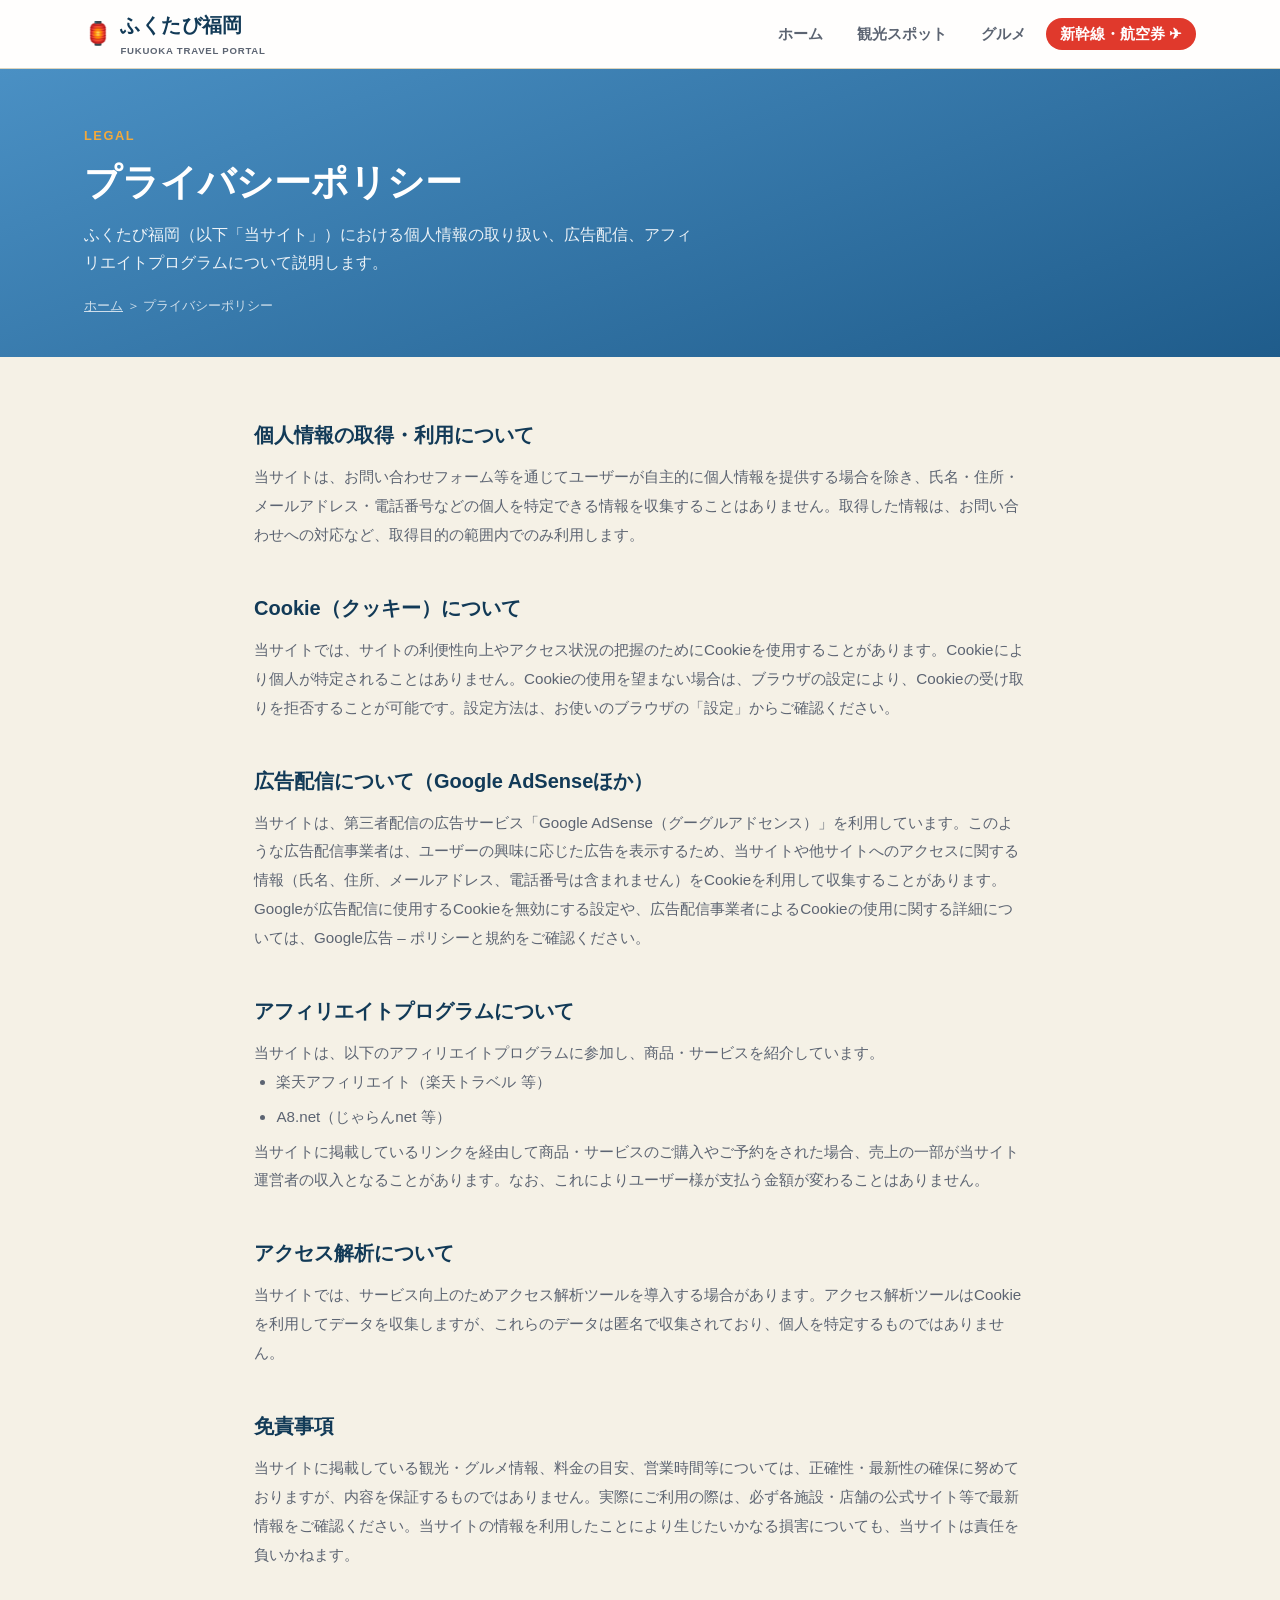
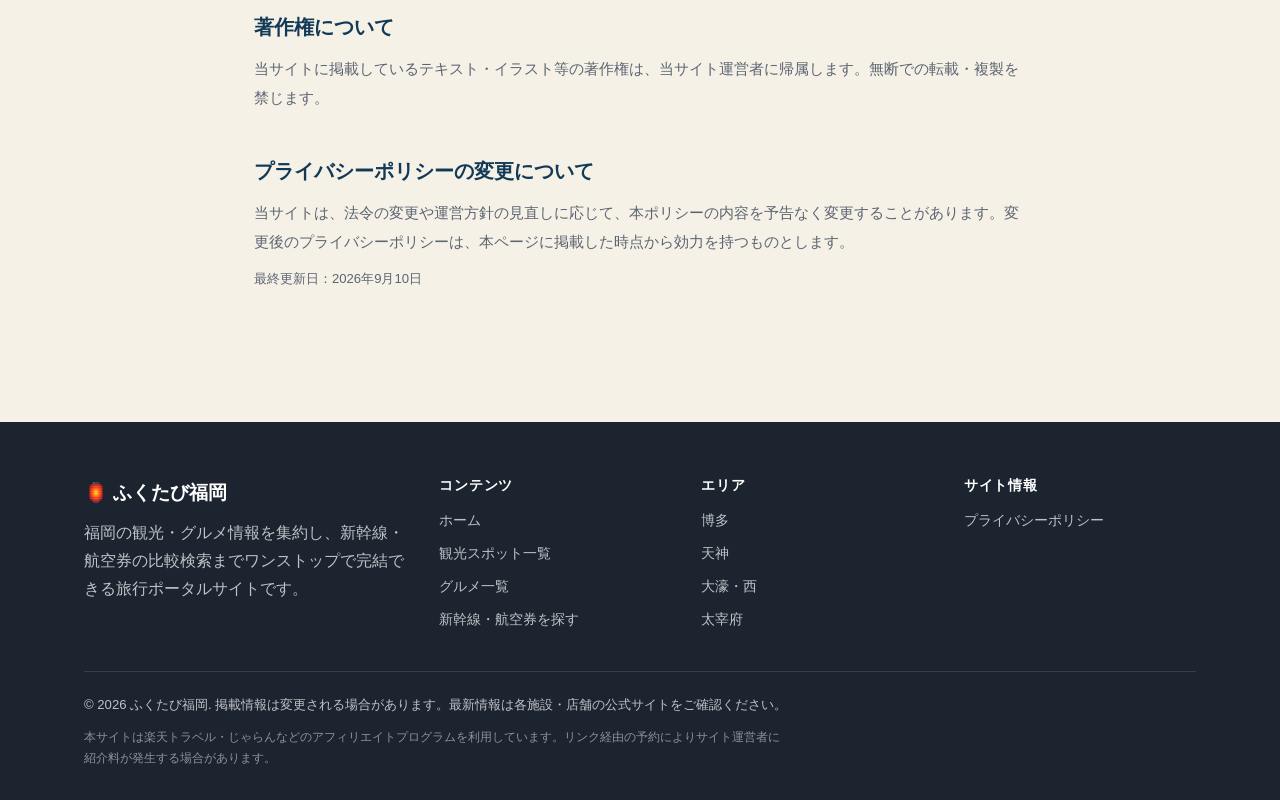
==== privacy.html @ 5c721b79 "Initial commit: ふくたび福岡 福岡観光ポータルサイト Co-Authored-By: Claude Sonnet 5 <noreply@anthropic.com>" ====
<!DOCTYPE html>
<html lang="ja">
<head>
<meta charset="UTF-8">
<meta name="viewport" content="width=device-width, initial-scale=1.0">
<title>プライバシーポリシー｜ふくたび福岡</title>
<meta name="description" content="ふくたび福岡のプライバシーポリシー。広告配信・Cookie・アフィリエイトプログラムの利用について説明しています。">
<link rel="icon" type="image/svg+xml" href="favicon.svg">
<meta property="og:type" content="website">
<meta property="og:site_name" content="ふくたび福岡">
<meta property="og:title" content="プライバシーポリシー｜ふくたび福岡">
<meta property="og:description" content="ふくたび福岡のプライバシーポリシー。広告配信・Cookie・アフィリエイトプログラムの利用について説明しています。">
<meta property="og:url" content="https://fukutabi-fukuoka.napoblog.com/privacy.html">
<meta property="og:image" content="https://fukutabi-fukuoka.napoblog.com/images/og-image.png">
<meta property="og:locale" content="ja_JP">
<meta name="twitter:card" content="summary_large_image">
<meta name="twitter:title" content="プライバシーポリシー｜ふくたび福岡">
<meta name="twitter:image" content="https://fukutabi-fukuoka.napoblog.com/images/og-image.png">
<link rel="stylesheet" href="css/style.css">
<script async src="https://pagead2.googlesyndication.com/pagead/js/adsbygoogle.js?client=ca-pub-8398161859137802" crossorigin="anonymous"></script>
</head>
<body>

<header class="site-header">
  <div class="wrap">
    <a href="index.html" class="brand">
      <span class="flag">🏮</span>
      <span>ふくたび福岡<small>FUKUOKA TRAVEL PORTAL</small></span>
    </a>
    <button class="nav-toggle" aria-label="メニュー">☰</button>
    <nav class="main-nav">
      <ul>
        <li><a href="index.html">ホーム</a></li>
        <li><a href="spots.html">観光スポット</a></li>
        <li><a href="restaurants.html">グルメ</a></li>
        <li><a href="transport.html" class="cta">新幹線・航空券 ✈</a></li>
      </ul>
    </nav>
  </div>
</header>

<section class="page-hero">
  <div class="wrap">
    <span class="kicker">LEGAL</span>
    <h1>プライバシーポリシー</h1>
    <p>ふくたび福岡（以下「当サイト」）における個人情報の取り扱い、広告配信、アフィリエイトプログラムについて説明します。</p>
    <div class="breadcrumb"><a href="index.html">ホーム</a> ＞ プライバシーポリシー</div>
  </div>
</section>

<section class="legal">
  <div class="wrap">

    <h2>個人情報の取得・利用について</h2>
    <p>当サイトは、お問い合わせフォーム等を通じてユーザーが自主的に個人情報を提供する場合を除き、氏名・住所・メールアドレス・電話番号などの個人を特定できる情報を収集することはありません。取得した情報は、お問い合わせへの対応など、取得目的の範囲内でのみ利用します。</p>

    <h2>Cookie（クッキー）について</h2>
    <p>当サイトでは、サイトの利便性向上やアクセス状況の把握のためにCookieを使用することがあります。Cookieにより個人が特定されることはありません。Cookieの使用を望まない場合は、ブラウザの設定により、Cookieの受け取りを拒否することが可能です。設定方法は、お使いのブラウザの「設定」からご確認ください。</p>

    <h2>広告配信について（Google AdSenseほか）</h2>
    <p>当サイトは、第三者配信の広告サービス「Google AdSense（グーグルアドセンス）」を利用しています。このような広告配信事業者は、ユーザーの興味に応じた広告を表示するため、当サイトや他サイトへのアクセスに関する情報（氏名、住所、メールアドレス、電話番号は含まれません）をCookieを利用して収集することがあります。</p>
    <p>Googleが広告配信に使用するCookieを無効にする設定や、広告配信事業者によるCookieの使用に関する詳細については、<a href="https://policies.google.com/technologies/ads?hl=ja" target="_blank" rel="noopener">Google広告 – ポリシーと規約</a>をご確認ください。</p>

    <h2>アフィリエイトプログラムについて</h2>
    <p>当サイトは、以下のアフィリエイトプログラムに参加し、商品・サービスを紹介しています。</p>
    <ul>
      <li>楽天アフィリエイト（楽天トラベル 等）</li>
      <li>A8.net（じゃらんnet 等）</li>
    </ul>
    <p>当サイトに掲載しているリンクを経由して商品・サービスのご購入やご予約をされた場合、売上の一部が当サイト運営者の収入となることがあります。なお、これによりユーザー様が支払う金額が変わることはありません。</p>

    <h2>アクセス解析について</h2>
    <p>当サイトでは、サービス向上のためアクセス解析ツールを導入する場合があります。アクセス解析ツールはCookieを利用してデータを収集しますが、これらのデータは匿名で収集されており、個人を特定するものではありません。</p>

    <h2>免責事項</h2>
    <p>当サイトに掲載している観光・グルメ情報、料金の目安、営業時間等については、正確性・最新性の確保に努めておりますが、内容を保証するものではありません。実際にご利用の際は、必ず各施設・店舗の公式サイト等で最新情報をご確認ください。当サイトの情報を利用したことにより生じたいかなる損害についても、当サイトは責任を負いかねます。</p>

    <h2>著作権について</h2>
    <p>当サイトに掲載しているテキスト・イラスト等の著作権は、当サイト運営者に帰属します。無断での転載・複製を禁じます。</p>

    <h2>プライバシーポリシーの変更について</h2>
    <p>当サイトは、法令の変更や運営方針の見直しに応じて、本ポリシーの内容を予告なく変更することがあります。変更後のプライバシーポリシーは、本ページに掲載した時点から効力を持つものとします。</p>

    <p class="updated">最終更新日：2026年9月10日</p>

  </div>
</section>

<footer class="site-footer">
  <div class="wrap">
    <div class="footer-grid">
      <div>
        <div class="footer-brand">🏮 ふくたび福岡</div>
        <p>福岡の観光・グルメ情報を集約し、新幹線・航空券の比較検索までワンストップで完結できる旅行ポータルサイトです。</p>
      </div>
      <div>
        <h4>コンテンツ</h4>
        <ul>
          <li><a href="index.html">ホーム</a></li>
          <li><a href="spots.html">観光スポット一覧</a></li>
          <li><a href="restaurants.html">グルメ一覧</a></li>
          <li><a href="transport.html">新幹線・航空券を探す</a></li>
        </ul>
      </div>
      <div>
        <h4>エリア</h4>
        <ul>
          <li><a href="spots.html#area-hakata">博多</a></li>
          <li><a href="spots.html#area-tenjin">天神</a></li>
          <li><a href="spots.html#area-ohori">大濠・西</a></li>
          <li><a href="spots.html#area-dazaifu">太宰府</a></li>
        </ul>
      </div>
      <div>
        <h4>サイト情報</h4>
        <ul>
          <li><a href="privacy.html">プライバシーポリシー</a></li>
        </ul>
      </div>
    </div>
    <div class="footer-note">
      <span>© 2026 ふくたび福岡. 掲載情報は変更される場合があります。最新情報は各施設・店舗の公式サイトをご確認ください。</span>
      <span class="disclaimer">本サイトは楽天トラベル・じゃらんなどのアフィリエイトプログラムを利用しています。リンク経由の予約によりサイト運営者に紹介料が発生する場合があります。</span>
    </div>
  </div>
</footer>

<script src="js/main.js"></script>
</body>
</html>
---- css/style.css ----
/* ===================================================================
   福岡観光ポータル「ふくたび福岡」共通スタイル
=================================================================== */

:root {
  --sea: #1f5c8b;
  --sea-deep: #123a57;
  --sea-light: #4a90c4;
  --sand: #f5f1e6;
  --sand-deep: #e8dfc8;
  --coral: #e0392c;
  --coral-deep: #a82419;
  --sunset: #f2a93c;
  --ink: #1c2430;
  --ink-soft: #5c6472;
  --line: #dcd4bd;
  --white: #ffffff;
  --radius: 16px;
  --shadow: 0 10px 30px rgba(18, 58, 87, 0.14);
  --shadow-sm: 0 4px 14px rgba(18, 58, 87, 0.10);
  --max: 1160px;
  font-size: 16px;
}

* { box-sizing: border-box; }

html { scroll-behavior: smooth; }

body {
  margin: 0;
  font-family: "Hiragino Sans", "Noto Sans JP", "Yu Gothic", "Segoe UI", sans-serif;
  color: var(--ink);
  background: var(--sand);
  line-height: 1.75;
  -webkit-font-smoothing: antialiased;
}

a { color: inherit; text-decoration: none; }
img { max-width: 100%; display: block; }
ul { margin: 0; padding: 0; list-style: none; }
h1, h2, h3, h4 { margin: 0; line-height: 1.4; }
p { margin: 0; }

.wrap {
  max-width: var(--max);
  margin: 0 auto;
  padding: 0 24px;
}

/* ---------- Header ---------- */
.site-header {
  position: sticky;
  top: 0;
  z-index: 100;
  background: rgba(255, 255, 255, 0.92);
  backdrop-filter: blur(8px);
  border-bottom: 1px solid var(--line);
}

.site-header .wrap {
  display: flex;
  align-items: center;
  justify-content: space-between;
  height: 68px;
}

.brand {
  display: flex;
  align-items: center;
  gap: 8px;
  font-size: 1.25rem;
  font-weight: 800;
  color: var(--sea-deep);
  letter-spacing: 0.02em;
}
.brand .flag { font-size: 1.4rem; }
.brand small {
  font-size: 0.6rem;
  font-weight: 600;
  color: var(--ink-soft);
  display: block;
  letter-spacing: 0.08em;
}

.main-nav ul {
  display: flex;
  gap: 6px;
  align-items: center;
}

.main-nav a {
  padding: 8px 14px;
  border-radius: 999px;
  font-size: 0.92rem;
  font-weight: 600;
  color: var(--ink-soft);
  transition: background 0.15s, color 0.15s;
  white-space: nowrap;
}

.main-nav a:hover,
.main-nav a.active {
  background: var(--sea);
  color: var(--white);
}

.main-nav a.cta {
  background: var(--coral);
  color: var(--white);
}
.main-nav a.cta:hover { background: var(--coral-deep); }

.nav-toggle {
  display: none;
  background: none;
  border: none;
  font-size: 1.5rem;
  color: var(--sea-deep);
  cursor: pointer;
}

/* ---------- Hero ---------- */
.hero {
  position: relative;
  padding: 92px 0 110px;
  background:
    radial-gradient(circle at 15% 20%, rgba(242, 169, 60, 0.35), transparent 45%),
    linear-gradient(160deg, var(--sea-light) 0%, var(--sea) 45%, var(--sea-deep) 100%);
  color: var(--white);
  overflow: hidden;
}

.hero::after {
  content: "";
  position: absolute;
  left: 0; right: 0; bottom: -1px;
  height: 90px;
  background: var(--sand);
  clip-path: polygon(0 55%, 5% 60%, 12% 52%, 20% 62%, 28% 50%, 36% 60%, 44% 48%, 52% 60%, 60% 50%, 68% 62%, 76% 52%, 84% 60%, 92% 50%, 100% 58%, 100% 100%, 0 100%);
}

.hero .wrap { position: relative; z-index: 2; }

.hero-eyebrow {
  display: inline-block;
  padding: 6px 16px;
  border-radius: 999px;
  background: rgba(255, 255, 255, 0.16);
  border: 1px solid rgba(255, 255, 255, 0.4);
  font-size: 0.82rem;
  font-weight: 700;
  letter-spacing: 0.08em;
  margin-bottom: 22px;
}

.hero h1 {
  font-size: clamp(2.1rem, 4.2vw, 3.4rem);
  font-weight: 800;
  letter-spacing: 0.01em;
  max-width: 760px;
}

.hero h1 span { color: var(--sunset); }

.hero p {
  margin-top: 18px;
  max-width: 560px;
  font-size: 1.05rem;
  color: rgba(255, 255, 255, 0.92);
}

.hero-actions {
  margin-top: 34px;
  display: flex;
  gap: 14px;
  flex-wrap: wrap;
}

.btn {
  display: inline-flex;
  align-items: center;
  gap: 8px;
  padding: 14px 26px;
  border-radius: 999px;
  font-weight: 700;
  font-size: 0.98rem;
  border: 2px solid transparent;
  cursor: pointer;
  transition: transform 0.15s, box-shadow 0.15s, background 0.15s;
}
.btn:hover { transform: translateY(-2px); }

.btn-primary {
  background: var(--coral);
  color: var(--white);
  box-shadow: 0 10px 24px rgba(224, 57, 44, 0.4);
}
.btn-primary:hover { background: var(--coral-deep); }

.btn-ghost {
  background: rgba(255, 255, 255, 0.1);
  border-color: rgba(255, 255, 255, 0.6);
  color: var(--white);
}
.btn-ghost:hover { background: rgba(255, 255, 255, 0.22); }

.btn-outline {
  background: transparent;
  border-color: var(--sea);
  color: var(--sea-deep);
}
.btn-outline:hover { background: var(--sea); color: var(--white); }

.hero-stats {
  position: relative;
  z-index: 2;
  margin-top: 56px;
  display: grid;
  grid-template-columns: repeat(4, 1fr);
  gap: 18px;
  max-width: 760px;
}
.hero-stats div {
  background: rgba(255, 255, 255, 0.12);
  border: 1px solid rgba(255, 255, 255, 0.28);
  border-radius: 14px;
  padding: 14px 16px;
}
.hero-stats strong { display: block; font-size: 1.3rem; }
.hero-stats span { font-size: 0.78rem; color: rgba(255, 255, 255, 0.85); }

/* ---------- Section shell ---------- */
section.block { padding: 84px 0; }
section.block.tight { padding: 56px 0; }
section.block.alt { background: var(--white); }

.section-head {
  display: flex;
  align-items: flex-end;
  justify-content: space-between;
  gap: 20px;
  margin-bottom: 40px;
  flex-wrap: wrap;
}

.section-head .kicker {
  color: var(--coral-deep);
  font-weight: 800;
  font-size: 0.82rem;
  letter-spacing: 0.14em;
  margin-bottom: 8px;
  display: block;
}

.section-head h2 {
  font-size: clamp(1.5rem, 2.6vw, 2.1rem);
  font-weight: 800;
  color: var(--sea-deep);
}

.section-head p { color: var(--ink-soft); margin-top: 10px; max-width: 520px; }

.section-head .more {
  font-weight: 700;
  color: var(--sea-deep);
  border-bottom: 2px solid var(--coral);
  padding-bottom: 3px;
  white-space: nowrap;
}

/* ---------- Area cards ---------- */
.area-grid {
  display: grid;
  grid-template-columns: repeat(4, 1fr);
  gap: 20px;
}

.area-card {
  position: relative;
  border-radius: var(--radius);
  padding: 26px 22px;
  min-height: 190px;
  display: flex;
  flex-direction: column;
  justify-content: flex-end;
  color: var(--white);
  overflow: hidden;
  box-shadow: var(--shadow-sm);
  transition: transform 0.2s, box-shadow 0.2s;
}
.area-card:hover { transform: translateY(-4px); box-shadow: var(--shadow); }

.area-card::before {
  content: "";
  position: absolute; inset: 0;
  background: linear-gradient(200deg, var(--g1), var(--g2));
  opacity: 0.94;
}
.area-card.hakata { --g1: #e0392c; --g2: #7a1a10; }
.area-card.tenjin { --g1: #f2a93c; --g2: #9c6412; }
.area-card.ohori { --g1: #4a90c4; --g2: #123a57; }
.area-card.dazaifu { --g1: #7a5c9c; --g2: #3e2a54; }

.area-card > * { position: relative; z-index: 1; }
.area-card .tag {
  font-size: 0.72rem;
  font-weight: 700;
  letter-spacing: 0.08em;
  background: rgba(255, 255, 255, 0.24);
  padding: 4px 10px;
  border-radius: 999px;
  align-self: flex-start;
  margin-bottom: auto;
}
.area-card h3 { font-size: 1.35rem; font-weight: 800; margin-top: 14px; }
.area-card p { font-size: 0.85rem; margin-top: 6px; color: rgba(255, 255, 255, 0.9); }

/* ---------- Card grid (spots / gourmet) ---------- */
.card-grid {
  display: grid;
  grid-template-columns: repeat(3, 1fr);
  gap: 24px;
}

.card {
  background: var(--white);
  border: 1px solid var(--line);
  border-radius: var(--radius);
  overflow: hidden;
  box-shadow: var(--shadow-sm);
  display: flex;
  flex-direction: column;
  transition: transform 0.2s, box-shadow 0.2s;
}
.card:hover { transform: translateY(-4px); box-shadow: var(--shadow); }

.card-media {
  height: 150px;
  background: linear-gradient(135deg, var(--m1), var(--m2));
  position: relative;
  overflow: hidden;
  display: flex;
  align-items: flex-end;
  padding: 14px;
}
.card-media img.illust {
  position: absolute;
  inset: 0;
  width: 100%;
  height: 100%;
  object-fit: cover;
}
.card-media .emoji { position: relative; z-index: 1; font-size: 2.4rem; filter: drop-shadow(0 4px 6px rgba(0,0,0,0.15)); }
.card-media .badge {
  position: absolute;
  top: 12px; left: 12px;
  background: rgba(255, 255, 255, 0.92);
  color: var(--sea-deep);
  font-size: 0.7rem;
  font-weight: 800;
  padding: 4px 10px;
  border-radius: 999px;
}

.card-body {
  padding: 18px 20px 20px;
  display: flex;
  flex-direction: column;
  gap: 10px;
  flex: 1;
}

.card-body h3 { font-size: 1.08rem; font-weight: 800; color: var(--ink); }
.card-body .area-label { font-size: 0.76rem; color: var(--coral-deep); font-weight: 700; }
.card-body p.desc { font-size: 0.88rem; color: var(--ink-soft); flex: 1; }

.tag-row { display: flex; flex-wrap: wrap; gap: 6px; }
.tag-row span {
  font-size: 0.72rem;
  background: var(--sand-deep);
  color: var(--sea-deep);
  padding: 3px 9px;
  border-radius: 999px;
  font-weight: 700;
}

.card-footer {
  display: flex;
  align-items: center;
  justify-content: space-between;
  margin-top: 4px;
  padding-top: 12px;
  border-top: 1px dashed var(--line);
}
.card-footer a {
  font-size: 0.82rem;
  font-weight: 700;
  color: var(--sea-deep);
}
.card-footer a:hover { color: var(--coral-deep); }

/* ---------- Transport CTA band ---------- */
.flight-band {
  background: linear-gradient(120deg, var(--sea-deep), var(--sea));
  color: var(--white);
  border-radius: 22px;
  padding: 46px;
  display: flex;
  align-items: center;
  justify-content: space-between;
  gap: 30px;
  flex-wrap: wrap;
}
.flight-band h2 { font-size: 1.7rem; font-weight: 800; }
.flight-band p { margin-top: 10px; color: rgba(255,255,255,0.88); max-width: 420px; }
.flight-band .planes { font-size: 2.6rem; }

/* ---------- Footer ---------- */
.site-footer {
  background: var(--ink);
  color: rgba(255, 255, 255, 0.72);
  padding: 54px 0 30px;
  margin-top: 40px;
}
.footer-grid {
  display: grid;
  grid-template-columns: 1.4fr 1fr 1fr 1fr;
  gap: 30px;
  padding-bottom: 30px;
  border-bottom: 1px solid rgba(255,255,255,0.12);
}
.footer-grid h4 {
  color: var(--white);
  font-size: 0.85rem;
  letter-spacing: 0.06em;
  margin-bottom: 14px;
}
.footer-grid ul li { margin-bottom: 9px; font-size: 0.86rem; }
.footer-grid ul a:hover { color: var(--sunset); }
.footer-brand { font-size: 1.2rem; font-weight: 800; color: var(--white); margin-bottom: 10px; }
.footer-note { font-size: 0.82rem; margin-top: 22px; display: flex; justify-content: space-between; flex-wrap: wrap; gap: 10px; }
.footer-note .disclaimer { max-width: 700px; color: rgba(255,255,255,0.5); font-size: 0.76rem; }

/* ---------- Page header (sub pages) ---------- */
.page-hero {
  padding: 56px 0 40px;
  background: linear-gradient(160deg, var(--sea-light), var(--sea));
  color: var(--white);
}
.page-hero .kicker {
  font-weight: 800; font-size: 0.8rem; letter-spacing: 0.12em;
  color: var(--sunset);
  display: block; margin-bottom: 10px;
}
.page-hero h1 { font-size: clamp(1.7rem, 3vw, 2.3rem); font-weight: 800; }
.page-hero p { margin-top: 12px; max-width: 620px; color: rgba(255,255,255,0.9); }

.breadcrumb { font-size: 0.8rem; margin-top: 18px; color: rgba(255,255,255,0.75); }
.breadcrumb a { text-decoration: underline; }

/* ---------- Filter tabs ---------- */
.filter-tabs {
  display: flex;
  flex-wrap: wrap;
  gap: 10px;
  margin-bottom: 34px;
}
.filter-tabs button {
  padding: 9px 18px;
  border-radius: 999px;
  border: 2px solid var(--line);
  background: var(--white);
  font-weight: 700;
  font-size: 0.85rem;
  color: var(--ink-soft);
  cursor: pointer;
  transition: all 0.15s;
}
.filter-tabs button:hover { border-color: var(--sea); color: var(--sea-deep); }
.filter-tabs button.active {
  background: var(--sea);
  border-color: var(--sea);
  color: var(--white);
}

.area-heading {
  display: flex;
  align-items: center;
  gap: 12px;
  margin: 52px 0 24px;
}
.area-heading:first-of-type { margin-top: 0; }
.area-heading .dot {
  width: 10px; height: 10px; border-radius: 50%; background: var(--coral);
}
.area-heading h2 { font-size: 1.3rem; font-weight: 800; color: var(--sea-deep); }
.area-heading .count { font-size: 0.78rem; color: var(--ink-soft); font-weight: 600; }

/* ---------- Transport page ---------- */
.search-panel {
  background: var(--white);
  border-radius: var(--radius);
  box-shadow: var(--shadow);
  padding: 30px;
  margin-top: -70px;
  position: relative;
  z-index: 5;
  display: grid;
  grid-template-columns: 1fr 1fr auto;
  gap: 18px;
  align-items: end;
}
.field label {
  display: block;
  font-size: 0.78rem;
  font-weight: 700;
  color: var(--ink-soft);
  margin-bottom: 6px;
}
.field select, .field input {
  width: 100%;
  padding: 12px 14px;
  border-radius: 10px;
  border: 1.5px solid var(--line);
  font-size: 0.95rem;
  font-family: inherit;
  background: var(--sand);
  color: var(--ink);
}
.search-panel .btn-primary { height: 48px; padding: 0 30px; }

.partner-grid {
  display: grid;
  grid-template-columns: repeat(3, 1fr);
  gap: 22px;
}
.partner-card {
  background: var(--white);
  border: 1px solid var(--line);
  border-radius: var(--radius);
  padding: 26px;
  box-shadow: var(--shadow-sm);
  display: flex;
  flex-direction: column;
  gap: 12px;
}
.partner-card .logo-badge {
  width: 52px; height: 52px;
  border-radius: 14px;
  display: flex; align-items: center; justify-content: center;
  font-size: 1.5rem;
  color: var(--white);
  font-weight: 800;
}
.partner-card h3 { font-size: 1.08rem; font-weight: 800; }
.partner-card p { font-size: 0.86rem; color: var(--ink-soft); flex: 1; }
.partner-card .btn { align-self: flex-start; }

.steps {
  display: grid;
  grid-template-columns: repeat(3, 1fr);
  gap: 22px;
}
.step {
  background: var(--white);
  border-radius: var(--radius);
  padding: 24px;
  border: 1px solid var(--line);
}
.step .num {
  width: 34px; height: 34px;
  border-radius: 50%;
  background: var(--coral);
  color: var(--white);
  font-weight: 800;
  display: flex; align-items: center; justify-content: center;
  margin-bottom: 14px;
}
.step h3 { font-size: 1rem; font-weight: 800; margin-bottom: 6px; }
.step p { font-size: 0.86rem; color: var(--ink-soft); }

.info-box {
  background: var(--sand-deep);
  border: 1px solid var(--line);
  border-radius: var(--radius);
  padding: 22px 26px;
  font-size: 0.86rem;
  color: var(--ink-soft);
}
.info-box strong { color: var(--ink); }

/* ---------- Legal page ---------- */
.legal { padding: 64px 0 90px; }
.legal .wrap { max-width: 820px; }
.legal h2 { font-size: 1.25rem; font-weight: 800; color: var(--sea-deep); margin: 44px 0 14px; }
.legal h2:first-of-type { margin-top: 0; }
.legal p, .legal li { color: var(--ink-soft); font-size: 0.95rem; line-height: 1.9; }
.legal ul { padding-left: 1.4em; list-style: disc; }
.legal li { margin-bottom: 6px; }
.legal .updated { font-size: 0.82rem; color: var(--ink-soft); margin-top: 10px; }

/* ---------- Responsive ---------- */
@media (max-width: 980px) {
  .area-grid { grid-template-columns: repeat(2, 1fr); }
  .card-grid { grid-template-columns: repeat(2, 1fr); }
  .footer-grid { grid-template-columns: 1fr 1fr; }
  .partner-grid, .steps { grid-template-columns: 1fr; }
  .search-panel { grid-template-columns: 1fr; }
}

@media (max-width: 720px) {
  .main-nav { position: fixed; top: 68px; left: 0; right: 0; background: var(--white);
    flex-direction: column; padding: 12px 20px 20px; border-bottom: 1px solid var(--line);
    transform: translateY(-130%); transition: transform 0.2s; box-shadow: var(--shadow);
  }
  .main-nav.open { transform: translateY(0); }
  .main-nav ul { flex-direction: column; align-items: stretch; width: 100%; }
  .main-nav a { display: block; text-align: center; }
  .nav-toggle { display: block; }
  .hero-stats { grid-template-columns: repeat(2, 1fr); }
  .area-grid, .card-grid { grid-template-columns: 1fr; }
  .footer-grid { grid-template-columns: 1fr; }
  .flight-band { flex-direction: column; text-align: center; }
  section.block { padding: 56px 0; }
}
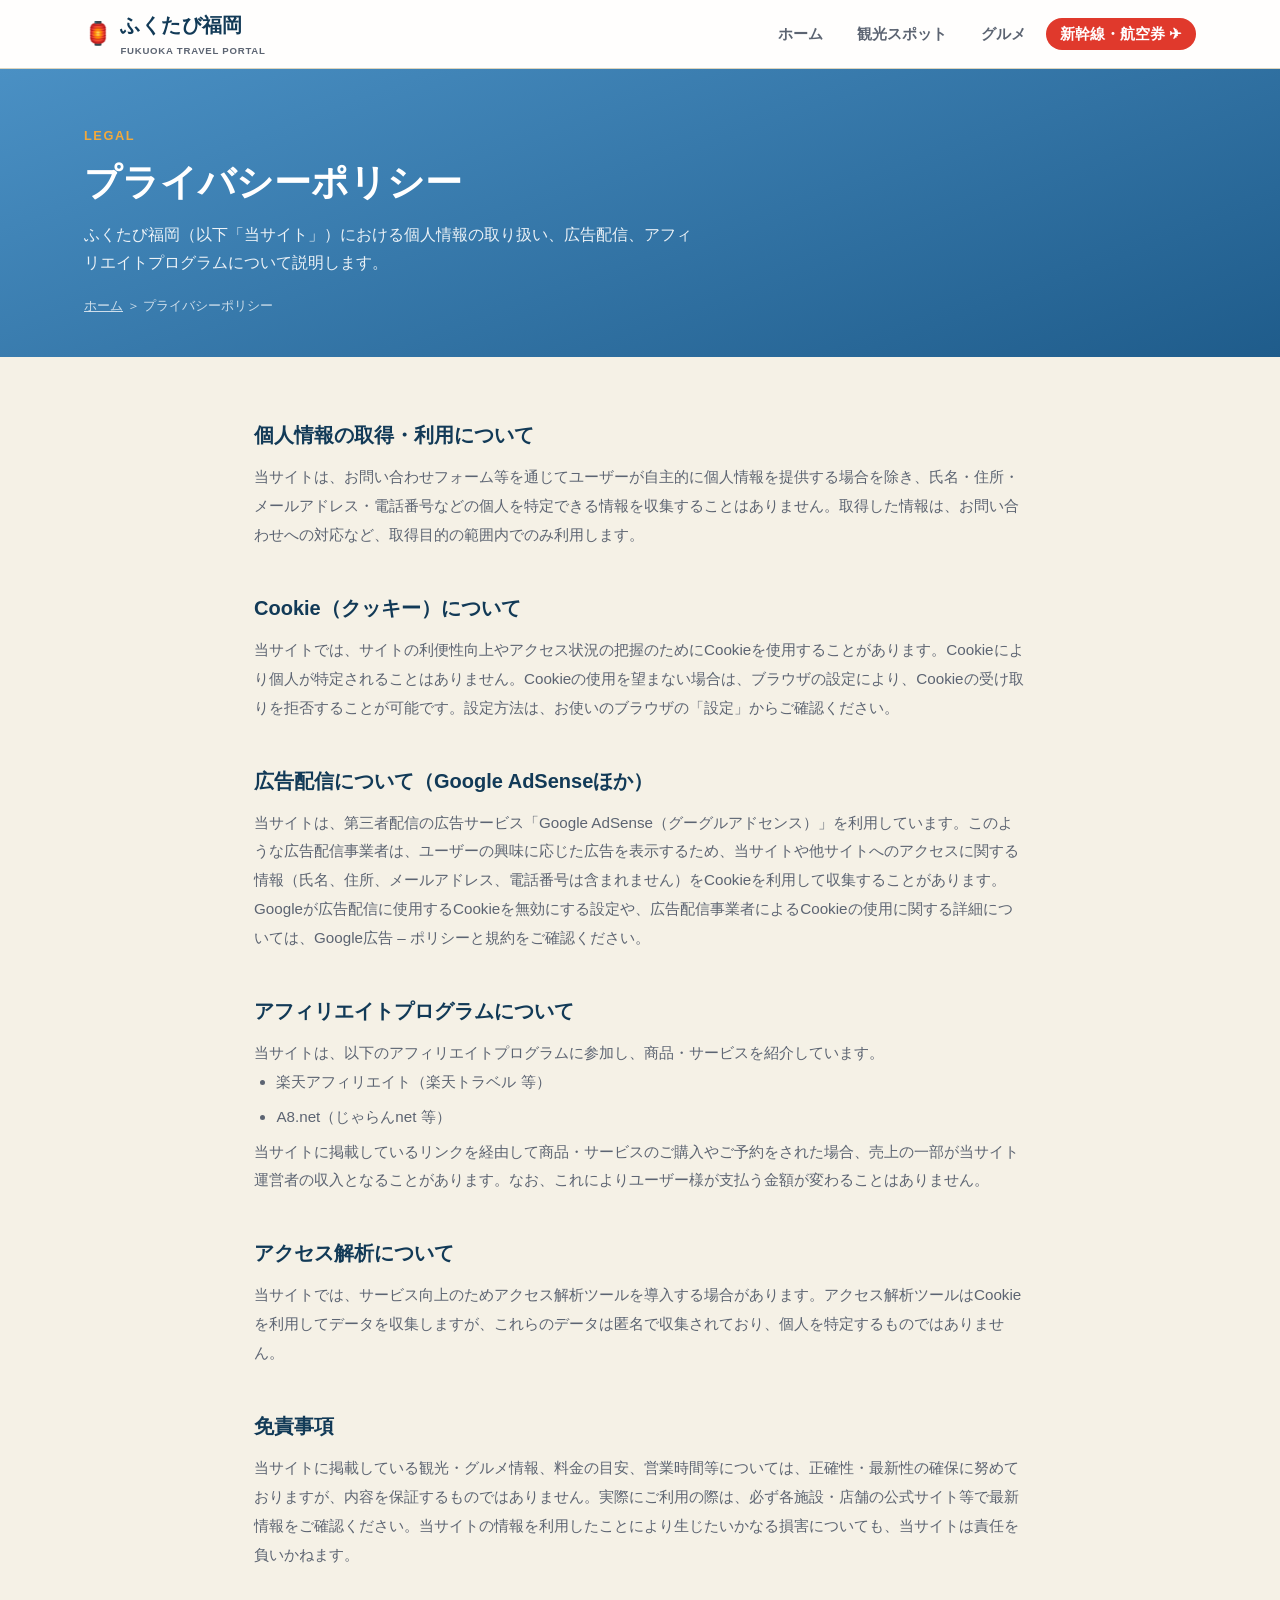
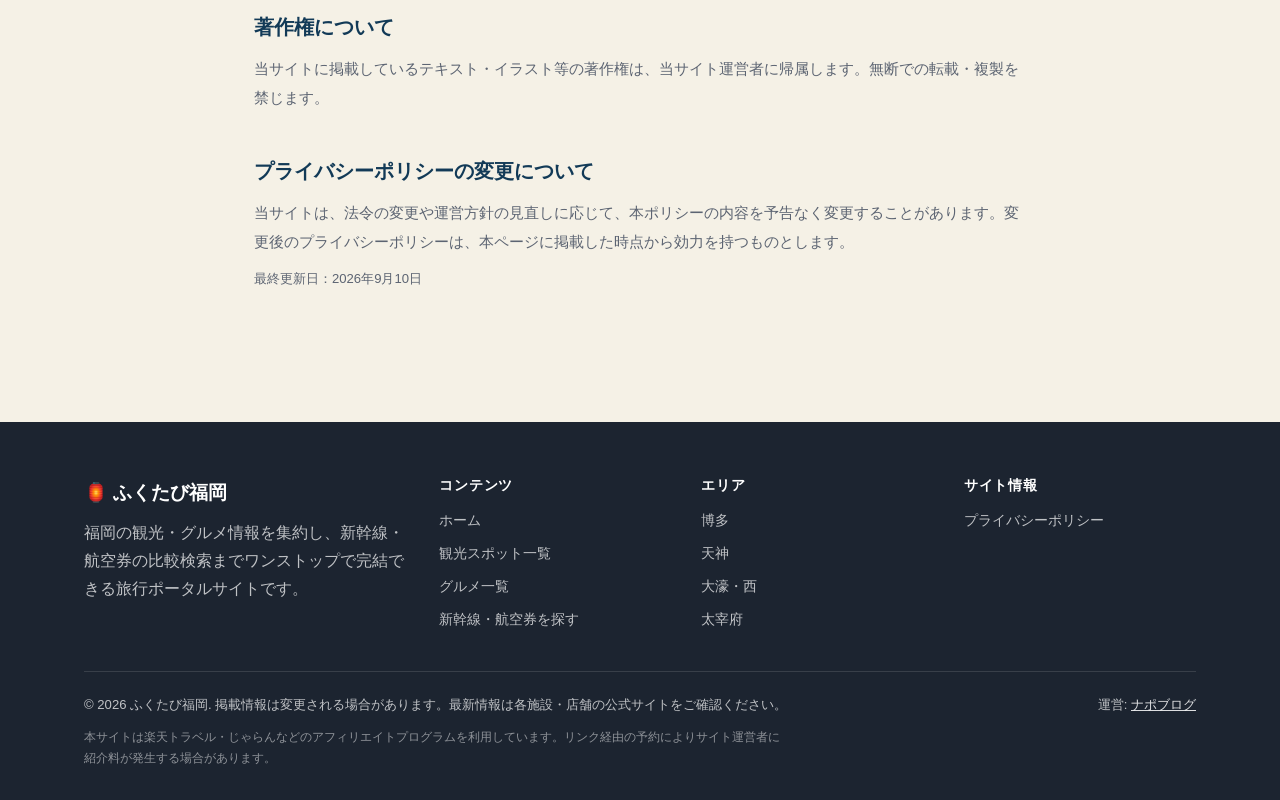
==== commit e96cfdec: "[site-credit] フッターに運営元(ナポブログ)へのリンクを追加 Co-Authored-By: Claude Opus 5.5 <noreply@anthropic.com>" ====
--- a/privacy.html
+++ b/privacy.html
@@ -120,6 +120,7 @@
     </div>
     <div class="footer-note">
       <span>© 2026 ふくたび福岡. 掲載情報は変更される場合があります。最新情報は各施設・店舗の公式サイトをご確認ください。</span>
+      <span>運営: <a href="https://napoblog.com/" style="color:rgba(255,255,255,0.85);text-decoration:underline;">ナポブログ</a></span>
       <span class="disclaimer">本サイトは楽天トラベル・じゃらんなどのアフィリエイトプログラムを利用しています。リンク経由の予約によりサイト運営者に紹介料が発生する場合があります。</span>
     </div>
   </div>
